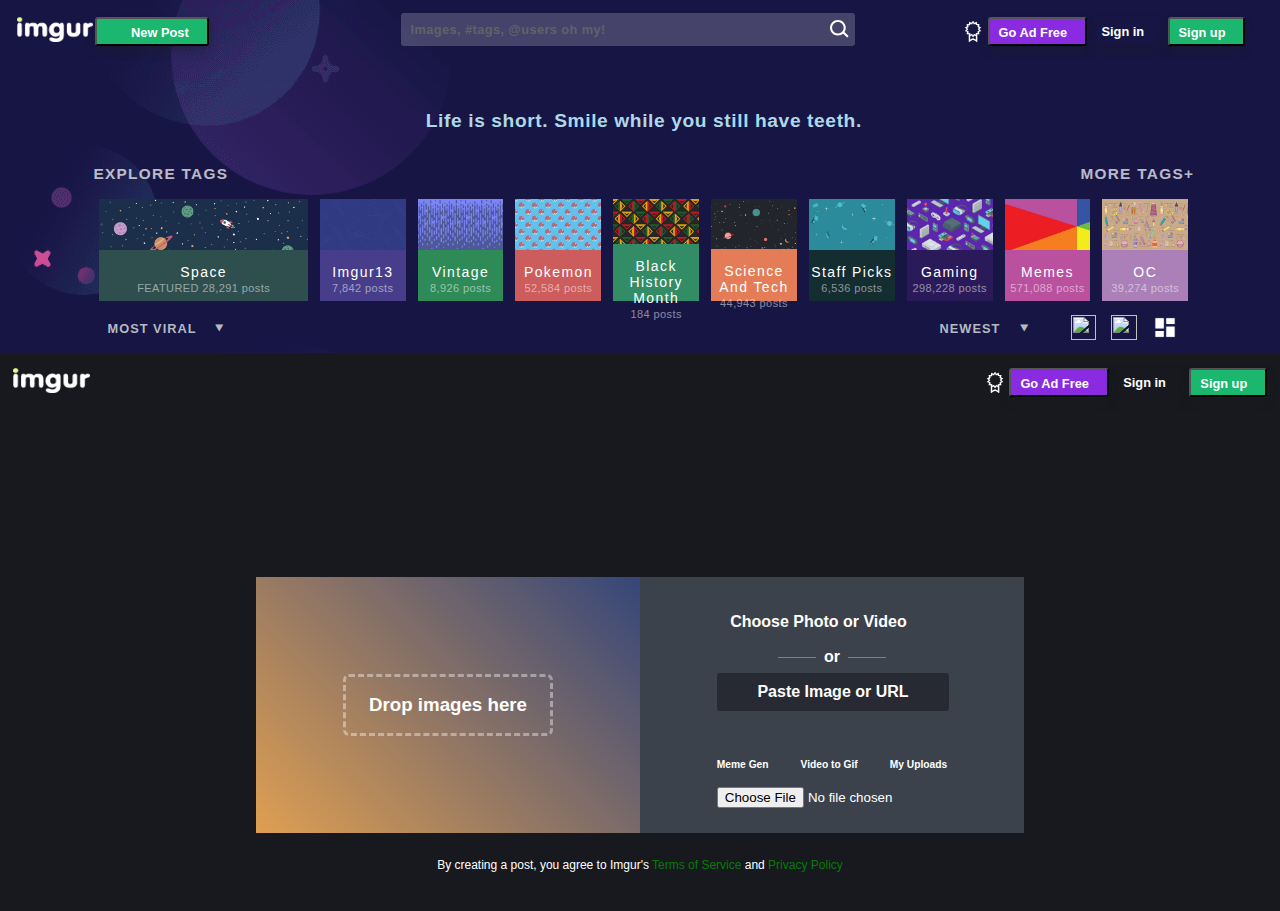
==== index.html @ 7893136e "imgur files" ====
<!DOCTYPE html>
<html lang="en">
  <head>
    <meta charset="UTF-8" />
    <meta http-equiv="X-UA-Compatible" content="IE=edge" />
    <meta name="viewport" content="width=device-width, initial-scale=1.0" />
    <meta name="referrer" content="no-referrer" />
    <title>imgur</title>
    <script
      defer
      src="https://use.fontawesome.com/releases/v5.0.7/js/all.js"
    ></script>
    <script
      src="https://kit.fontawesome.com/0e3d6c2c8d.js"
      crossorigin="anonymous"
    ></script>
    <link rel="preconnect" href="https://fonts.gstatic.com" />
    <link rel="stylesheet" href="styles.css" />
  </head>
  <body>
    <div id="topDiv">
      <div id="nav_div">
        <div id="nav_div_left">
          <img class="site_logo" src="images/imgurLogo.png" alt="" />
          <button class="btn new_post" id="createNewPost">
            <img
              src="https://s.imgur.com/desktop-assets/desktop-assets/icon-new-post.13ab64f9f36ad8f25ae3544b350e2ae1.svg"
              alt=""
              class="new_post_img"
            />
            <span class="new_post_logo"> New Post</span>
          </button>
        </div>

        <div id="nav_middle">
          <input
            type="text"
            class="nav_search_box"
            id="queryInputBox"
            placeholder="Images, #tags, @users oh my!"
          />
          <img src="images/searchIcon.svg" alt="" class="nav_searchIcon" />
        </div>

        <div id="nav_div_right">
          <img src="images/certified.png" alt="" class="right_icon" />
          <button class="btn blue_btn">Go Ad Free</button>
          <button class="btn trans_btn">Sign in</button>
          <button class="btn">Sign up</button>
        </div>
      </div>

      <!-- // debouncing data showing div  -->
      <div id="debounce_blank_div"></div>

      <!-- // debouncing data showing div  close -->

      <div id="message_div">
        <h2 class="content_div">
          Life is short. Smile while you still have teeth.
        </h2>
      </div>

      <div id="tag_div">
        <div id="head_tag_div">
          <h2 class="head_tag_div_con">explore tags</h2>

          <h2 class="head_tag_div_con">more tags+</h2>
        </div>

        <div id="tag_div_img"></div>
      </div>
    </div>

    <div id="postsDiv">
      <div id="postNavbar">
        <div class="left_post_nav">
          <h3 class="left_post_nav_header" id="leftSortHeader">
            most viral &nbsp;&nbsp; ⯆
          </h3>
          <ul class="left_post_option" id="left_post_option">
            <li
              class="left_post_item"
              id="mostViral"
              onClick="option_title('most viral')"
            >
              most viral
            </li>
            <li
              class="left_post_item"
              id="userSubmitted"
              onClick="option_title('user submitted')"
            >
              User Submitted
            </li>
            <li
              class="left_post_item"
              id="highestScoring"
              onClick="option_title('highest scoring')"
            >
              Highest Scoring
            </li>
          </ul>
        </div>

        <div class="right_post_nav">
          <div class="right_post_nav_div">
            <h3 class="right_post_nav_head" id="rightSortHeader">
              newest &nbsp;&nbsp; ⯆
            </h3>
            <ul class="right_post_nav_option" id="right_post_nav_option">
              <li
                class="right_post_item"
                id="mostViral"
                onClick="rightPostOption('newest')"
              >
                Newest
              </li>
              <li
                class="right_post_item"
                id="userSubmitted"
                onClick="rightPostOption('popular')"
              >
                popular
              </li>
              <li
                class="right_post_item"
                id="highestScoring"
                onClick="rightPostOption('best')"
              >
                best
              </li>
              <li
                class="right_post_item"
                id="highestScoring"
                onClick="rightPostOption('random')"
              >
                random
              </li>
            </ul>
          </div>

          <img
            class="filter_icon filter_icon--first"
            src="https://s.imgur.com/desktop-assets/desktop-assets/icon-filter.551faed00bcf04e07c9e01a6874bd652.svg"
            alt=""
          />

          <!-- // autoplay toggle  -->
          <img
            id="autoplay"
            style="display: block"
            class="filter_icon"
            src="https://s.imgur.com/desktop-assets/desktop-assets/icon-pause.68f07ce1a7e07bac06d1f2c527d7a9e5.svg"
            alt=""
          />
          <img
            id="autoplayFalse"
            style="display: none"
            class="filter_icon"
            src="https://s.imgur.com/desktop-assets/desktop-assets/icon-play.ee96845e31b168ed3901cb039f60db85.svg"
            alt=""
          />

          <!-- layout toggle  -->
          <img
            id="waterfallDesign"
            style="display: block"
            class="filter_icon"
            src="images/waterfall.png"
            alt=""
          />
          <img
            id="gridDesign"
            class="filter_icon"
            style="display: none"
            src="images/gridDesign.png"
            alt=""
          />
        </div>
      </div>
      <div id="all_data_show"></div>
    </div>

    <script src="index.js"></script>
  </body>
</html>

<script>
  let tagContent = [
    {
      image: "images/tagImg1.png",
      title: "Space",
      content: "FEATURED 28,291 posts",
      divNo: 1,
      colorIs: "darkslategray",
    },
    {
      image: "images/tagImg2.jpg",
      title: "Imgur13",
      content: "7,842 posts",
      divNo: 2,
      colorIs: "darkslateblue",
    },
    {
      image: "images/tagImg3.jpg",
      title: "Vintage",
      content: "8,926 posts",
      divNo: 3,
      colorIs: "seagreen",
    },
    {
      image: "images/tagImg4.jpg",
      title: "Pokemon",
      content: "52,584 posts",
      divNo: 4,
      colorIs: "indianred",
    },
    {
      image: "images/tagImg5.jpg",
      title: "Black History Month",
      content: "184 posts",
      divNo: 5,
      colorIs: "#328d67",
    },
    {
      image: "images/tagImg6.jpg",
      title: "Science And Tech",
      content: "44,943 posts",
      divNo: 6,
      colorIs: "#e47d57",
    },
    {
      image: "images/tagImg7.jpg",
      title: "Staff Picks",
      content: "6,536 posts",
      divNo: 7,
      colorIs: "#132d31",
    },
    {
      image: "images/tagImg8.jpg",
      title: "Gaming",
      content: "298,228 posts",
      divNo: 8,
      colorIs: "#2b1a5a",
    },
    {
      image: "images/tagImg9.jpg",
      title: "Memes",
      content: "571,088 posts",
      divNo: 9,
      colorIs: "#ba519f",
    },
    {
      image: "images/tagImg10.jpg",
      title: "OC",
      content: "39,274 posts",
      divNo: 10,
      colorIs: "#ab80b8",
    },
  ];

  let data = [];

  async function fetchData(url) {
    await fetch(url, {
      method: "GET",
      headers: {
        Authorization: "Client-ID 72ebaa80e0288fb",
      },
    })
      .then(async (response) => {
        const res = await response.json();

        data = res.data;

        showData(data);
      })
      .catch((e) => {
        console.log(e);
      });
  }

  // clientID: 72ebaa80e0288fb
  // clientSecret: a1aba82b2105a9b9634d1e446c1502e6cc41ad33

  let url = "https://api.imgur.com/3/gallery/hot/viral/";
  fetchData(url);

  //show data
  function showData(data) {
    let postDivContainer = document.getElementById("all_data_show");
    postDivContainer.innerHTML = null;

    // grid design starts
    let gridDeisgn = document.getElementById("waterfallDesign").style.display;

    // autoplay start
    let autoPlayIs = document.getElementById("autoplay").style.display;
    console.log("autoPlayIs:", autoPlayIs);

    if (gridDeisgn == "block") {
      postDivContainer.className = "all_data_show__waterfall";
    } else {
      postDivContainer.className = "all_data_show__grid";
    }

    data.forEach((item) => {
      let postBodyDiv = document.createElement("div");

      if (gridDeisgn == "block") {
        postBodyDiv.className = `item`;
      } else {
        postBodyDiv.className = `all_data_show__itemDiv`;
      }

      let postTextDiv = document.createElement("div");
      if (gridDeisgn == "block") {
        postTextDiv.className = `waterfall`;
      } else {
        postTextDiv.className = `all_item_show_grid`;
      }

      //post title div
      let postTitle = document.createElement("h2");
      postTitle.className = `all_item_show_title`;
      postTitle.textContent = item.title;

      // postdata div
      let postDataFlexDiv = document.createElement("div");
      postDataFlexDiv.className = `all_item_show_post`;

      //left side of post data
      let postDataLeftDiv = document.createElement("div");
      postDataLeftDiv.className = `all_item_show_postcontent`;
      let leftPostData = document.createElement("span");
      leftPostData.innerHTML = `⬆ ${item.score} ⬇`;

      //middle data div
      let middleData = document.createElement("h3");
      middleData.className = `all_item_show`;
      middleData.textContent = `🗨 ${item.comment_count}`;

      //right Data
      let rightData = document.createElement("h3");
      rightData.className = `all_item_show`;
      rightData.textContent = `👁 ${item.views}`;

      postDataLeftDiv.append(leftPostData);

      // append in postdata div
      postDataFlexDiv.append(postDataLeftDiv, middleData, rightData);

      // post text content div
      postTextDiv.append(postTitle, postDataFlexDiv);

      postBodyDiv.append(postTextDiv);

      if (item.images) {
        let extension = item.images[0].link.split(".")[3];

        if (extension == "mp4") {
          let video = document.createElement("video");
          video.src = item.images[0].link;

          if (autoPlayIs == "block") {
            video.autoplay = true;
          } else {
            video.autoplay = false;
          }

          video.muted = true;

          if (gridDeisgn == "block") {
            video.className = `waterfall_img`;
          } else {
            video.className = `all_item_show_img_grid`;
          }

          postBodyDiv.append(video);
        } else {
          let img = document.createElement("img");
          if (gridDeisgn == "block") {
            img.className = `waterfall_img`;
          } else {
            img.className = `all_item_show_img_grid`;
          }
          img.src = item.images[0].link;
          img.alt = "imgur";
          postBodyDiv.append(img);
        }

        postDivContainer.append(postBodyDiv);
      }
    });
  }

  // tag show div
  tagContent.forEach((item) => {
    let tagDivContainer = document.getElementById("tag_div_img");

    let commonTagDiv = document.createElement("div");
    commonTagDiv.addEventListener("mouseover", () => {
      commonTagDiv.style.margin = "-6px 6px 0";
    });
    commonTagDiv.addEventListener("mouseout", () => {
      commonTagDiv.style.margin = "6px 6px 0";
    });

    commonTagDiv.className = `common_tag tag_div_img--tag${item.divNo}Div`;

    let tagImageDiv = document.createElement("div");
    tagImageDiv.className = `tag_image_div tag_image_div--tag${item.divNo}`;
    tagImageDiv.style.backgroundImage = `url(${item.image})`;

    let tagContentDiv = document.createElement("div");
    tagContentDiv.className = `tag_image_div_com tag_image_div_com--tag${item.divNo}`;
    tagContentDiv.style.backgroundColor = item.colorIs;

    let tagContent1 = document.createElement("p");
    tagContent1.className = `tag_image_div1`;
    tagContent1.textContent = item.title;

    let tagContent2 = document.createElement("p");
    tagContent2.className = `tag_image_div2`;
    tagContent2.textContent = item.content;

    tagContentDiv.append(tagContent1, tagContent2);

    commonTagDiv.append(tagImageDiv, tagContentDiv);

    tagDivContainer.append(commonTagDiv);
  });

  // on scroll style

  let topDiv = document.getElementById("topDiv");
  window.onscroll = () => {
    let windowScrollY = window.scrollY;
    if (windowScrollY > 312) {
      document.getElementById("nav_div").style.position = "relative";
      document.getElementById("postNavbar").style.position = "fixed";
      document.getElementById("postNavbar").style.top = 0;
      document.getElementById("postNavbar").style.backgroundColor = "#2e3035";
      document.getElementById("postNavbar").style.zIndex = 15;
    } else {
      document.getElementById("nav_div").style.position = "fixed";
      document.getElementById("postNavbar").style.position = "relative";
      document.getElementById("postNavbar").style.backgroundColor =
        "transparent";
    }
  };

  // input styling
  //left side
  document
    .getElementById("leftSortHeader")
    .addEventListener("click", function () {
      let val = document.getElementById("left_post_option").style.display;
      document.getElementById("left_post_option").style.display = "block";
      if (val === "block") {
        document.getElementById("left_post_option").style.display = "none";
      }
    });

  function option_title(sortTitle) {
    document.getElementById(
      "leftSortHeader"
    ).textContent = `${sortTitle} \u00A0\u00A0 ⯆`;
    document.getElementById("left_post_option").style.display = "none";

    if (sortTitle === "most viral") {
      let url = "https://api.imgur.com/3/gallery/hot/viral/";
      fetchData(url);
    } else if (sortTitle === "highest scoring") {
      let url = "https://api.imgur.com/3/gallery/top/top/";
      fetchData(url);
    } else if (sortTitle === "user submitted") {
      let url = "https://api.imgur.com/3/gallery/user/rising/";
      fetchData(url);
    }
  }

  //right side
  document
    .getElementById("rightSortHeader")
    .addEventListener("click", function () {
      let val = document.getElementById("right_post_nav_option").style.display;
      document.getElementById("right_post_nav_option").style.display = "block";
      if (val === "block") {
        document.getElementById("right_post_nav_option").style.display = "none";
      }
    });

  function rightPostOption(sortTitle) {
    document.getElementById(
      "rightSortHeader"
    ).textContent = `${sortTitle} \u00A0\u00A0 ⯆`;
    document.getElementById("right_post_nav_option").style.display = "none";

    if (sortTitle === "newest") {
      let url = "https://api.imgur.com/3/gallery/hot/time/";
      fetchData(url);
    } else if (sortTitle === "popular") {
      let url = "https://api.imgur.com/3/gallery/top/viral/";
      fetchData(url);
    } else if (sortTitle === "best") {
      let url = "https://api.imgur.com/3/gallery/top/top/";
      fetchData(url);
    } else {
      let urls = [
        "https://api.imgur.com/3/gallery/hot/time/",
        "https://api.imgur.com/3/gallery/top/viral/",
        "https://api.imgur.com/3/gallery/top/top/",
        "https://api.imgur.com/3/gallery/user/rising/",
      ];

      let num = Math.floor(Math.random() * 4);
      let url = urls[num];
      fetchData(url);
    }
  }

  //debouncing section
  let queryInputBox = document.getElementById("queryInputBox");
  queryInputBox.onchange = debounceData;

  let id;

  function debounceData() {
    clearTimeout(id);
    id = setTimeout(async () => {
      let queryIs = queryInputBox.value;
      let queryUrl = `https://api.imgur.com/3/gallery/search?q=${queryIs}`;

      await fetch(queryUrl, {
        method: "GET",
        headers: {
          Authorization: "Client-ID 72ebaa80e0288fb",
        },
      })
        .then(async (response) => {
          const res = await response.json();

          data = res.data;

          data.splice(9, data.length);
          console.log("data:", data);

          showDebounceData(data);
        })
        .catch((e) => {
          console.log(e);
        });
    }, 1000);
  }

  function showDebounceData(data) {
    let debounceDiv = document.getElementById("debounce_blank_div");
    debounceDiv.style.display = "block";

    data.forEach((item) => {
      let queryResult = document.createElement("p");
      queryResult.className = "queryResultItem";
      queryResult.textContent = item.title;

      queryResult.addEventListener("click", () => {
        window.location.href = item.link;
      });

      let br = document.createElement("br");

      debounceDiv.append(queryResult, br);
    });
  }

  document.getElementById("createNewPost").addEventListener("click", () => {
    window.location.href = "secondPage.html";
  });

  // layout toggle

  document.getElementById("waterfallDesign").addEventListener("click", () => {
    document.getElementById("waterfallDesign").style.display = "none";
    document.getElementById("gridDesign").style.display = "block";
    showData(data);
  });

  document.getElementById("gridDesign").addEventListener("click", () => {
    document.getElementById("waterfallDesign").style.display = "block";
    document.getElementById("gridDesign").style.display = "none";
    showData(data);
  });

  // autoplay toggle

  document.getElementById("autoplay").addEventListener("click", () => {
    document.getElementById("autoplay").style.display = "none";
    document.getElementById("autoplayFalse").style.display = "block";
    showData(data);
  });

  document.getElementById("autoplayFalse").addEventListener("click", () => {
    document.getElementById("autoplay").style.display = "block";
    document.getElementById("autoplayFalse").style.display = "none";
    showData(data);
  });
</script>

<style>
  body {
    padding: 0;
    margin: 0;
    overflow-x: hidden;
    font-family: Proxima Nova ExtraBold, Helvetica Neue, Helvetica, Arial,
      sans-serif;
    background-color: #2e3035;
  }
  #topDiv {
    background-image: url("images/homebg.png");
    width: 98vw;
    height: 25vw;
    padding: 1.3vw;
  }
  #nav_div {
    display: flex;
    justify-content: space-between;
    width: 96vw;
  }
  #nav_div_left {
    display: flex;
    justify-content: space-between;
    width: 15vw;
  }

  .site_logo {
    height: 2vw;
    width: 6vw;
  }
  .new_post {
    display: flex;
    justify-content: space-evenly;
    width: 6vw;
    height: 2vw;
    align-content: center;
    position: relative;
  }
  .new_post_img {
    height: 1.4vw;
    height: 1.4vw;
    position: absolute;
  }
  .new_post_logo {
    color: white;
    margin-left: 2vw;
  }
  .btn {
    text-align: center;
    height: 2.3vw;
    display: inline-block;
    padding: 0.5vw 1.4vw 0.5vw 0.7vw;
    text-transform: none;
    user-select: none;
    touch-action: manipulation;
    border-radius: 3px;
    font-size: 1vw;
    font-weight: 700;
    position: relative;
    width: auto;
    background-color: #1bb76e;
    box-shadow: 0 6px 10px 0 rgb(27 28 30 / 31%);
    color: #fff;
    white-space: nowrap;
    font-family: Proxima Nova ExtraBold, Helvetica Neue, Helvetica, Arial,
      sans-serif;
  }
  #nav_middle {
    width: 35vw;
    height: 2vw;
    display: flex;
    justify-content: space-between;
    position: relative;
    align-items: center;
    margin-left: 6vw;
  }
  .nav_search_box {
    background: hsla(0, 0%, 100%, 0.25);
    border: 1px solid transparent;
    padding: 0.5vw 1.4vw 0.5vw 0.7vw;
    border-radius: 3px;
    width: 100%;
    outline: 0 none;
    opacity: 0.8;
    min-height: 1.4vw;
    font-size: 1vw;
    font-weight: 700;
    letter-spacing: 0.4px;
    color: #fff;
    text-shadow: inherit;
    -webkit-text-fill-color: inherit;
  }
  .nav_search_box:focus {
    opacity: 1;
  }
  .nav_searchIcon {
    height: 1.4vw;
    margin-left: -2vw;
  }
  #nav_div_right {
    display: flex;
    justify-content: space-between;
    width: 22vw;
    align-items: center;
    font-family: Proxima Nova ExtraBold, Helvetica Neue, Helvetica, Arial,
      sans-serif;
  }
  .blue_btn {
    background-color: blueviolet;
  }
  .trans_btn {
    background: transparent;
    border: none;
  }
  .trans_btn:focus {
    outline: none;
  }
  .right_icon {
    height: 1.8vw;
  }

  #debounce_blank_div {
    min-height: 33vw;
    width: 36vw;
    background-color: #53565d;
    margin: 3vw 0 0 30vw;
    position: absolute;
    z-index: 15;
    display: none;
  }
  .queryResultItem {
    color: white;
    font-weight: 500;
    padding: 0.5vw;
    text-decoration: none;
    margin: 0;
  }

  #message_div {
    text-align: center;
    margin-top: 2vw;
  }
  .content_div {
    font-size: 1.5vw;
    letter-spacing: 0.6px;
    color: #aed8ea;
    text-align: center;
    margin-top: 5vw;
    min-height: 2.2vw;
    position: relative;
  }
  #tag_div {
    width: 86vw;
    height: auto;
    margin-left: 6vw;
    text-align: center;
  }
  #head_tag_div {
    height: 3vw;
    display: flex;
    justify-content: space-between;
    align-items: center;
    opacity: 0.7;
    font-size: 0.8vw;
    font-weight: 700;
    line-height: 1;
    letter-spacing: 1.3px;
    text-align: left;
    color: #fff;
    text-transform: uppercase;
    width: 100%;
  }
  #tag_div_img {
    height: 8vw;
    width: 100%;
    display: flex;
    justify-content: space-between;
  }
  .common_tag {
    height: 100%;
    margin: 6px 6px 0;
    display: flex;
    align-items: flex-end;
    flex-direction: column;
    width: 7vw;
    transition: all 1s;
  }
  .common_tag:hover {
    margin: 6px 6px 10px;
  }

  .tag_image_div {
    height: 5vw;
    width: 100%;
    background-size: cover;
  }
  .tag_image_div_com {
    min-height: 50%;
    width: 100%;
    text-align: center;
  }
  .tag_image_div1 {
    font-size: 14px;
    letter-spacing: 1.4px;
    color: #fff;
    text-transform: capitalize;
    word-break: break-word;
  }
  .tag_image_div2 {
    font-size: 11px;
    line-height: 0;
    letter-spacing: 0.4px;
    color: hsla(0, 0%, 100%, 0.5);
    margin-top: -6px;
  }

  /* // customize style  */

  .tag_div_img--tag1Div {
    width: 17vw;
  }

  /* // post body  */

  #postsDiv {
    width: 100vw;
    margin-left: 7vw;
    margin-top: -4vw;
  }

  #postNavbar {
    display: flex;
    justify-content: space-between;
    width: 85%;
    margin-left: -7vw;
    padding: 0 7vw;
  }
  .right_post_nav {
    display: flex;
    width: 20vw;
    justify-content: space-between;
  }
  .left_post_nav,
  .right_post_nav_div {
    display: flex;
    justify-content: space-between;
  }

  .filter_icon {
    height: 2vw;
    width: 2vw;
    margin-top: 1vw;
  }

  .left_post_nav_header,
  .right_post_nav_head {
    text-transform: uppercase;
    color: #b4b9c2;
    cursor: pointer;
    display: block;
    line-height: 2.14;
    letter-spacing: 1px;
    width: auto;
    padding-left: 18px;
    padding-right: 26px;
    text-align: left;
    font-weight: 700;
    border: none;
    font-size: 1vw;
  }
  .left_post_option,
  .right_post_nav_option {
    position: absolute;
    margin-top: 3.5vw;
    height: auto;
    width: 11vw;
    background-color: #53565d;
    z-index: 11;
    border-radius: 10px;
    padding-bottom: 1vw;
  }
  .left_post_item,
  .right_post_item {
    list-style: none;
    text-transform: uppercase;
    color: #ffffff;
    cursor: pointer;
    display: block;
    line-height: 2.14;
    letter-spacing: 1px;
    width: auto;
    text-align: left;
    font-weight: 700;
    border: none;
    font-size: 1vw;
    margin-left: -1.2vw;
  }
  #left_post_option,
  #right_post_nav_option {
    display: none;
  }

  /* // uplaod page  */
  #uploadDiv {
    padding: 1vw;
  }
  .uploadDiv__Navbar {
    display: flex;
    justify-content: space-between;
  }
  .upload_main {
    display: flex;
    height: 20vw;
    width: 60vw;
    margin: auto;
    margin-top: 20vh;
  }
  .upload_div_right {
    background-image: url("https://s.imgur.com/desktop-assets/desktop-assets/observatory.37a3b3e2caf6c28c1acb92bdcf508402.svg"),
      linear-gradient(45deg, #df9f52, #354679);
    height: 20vw;
    width: 30vw;
    background-repeat: no-repeat;
    background-position: bottom left;
    display: flex;
    align-items: center;
  }
  .upload_right {
    background-color: #3c424b;
    height: 20vw;
    width: 30vw;
    color: white;
    font-weight: 700;
    display: flex;
    align-items: center;
  }
  .upload_main__crossImage {
    position: absolute;
    height: 5vw;
    margin: -2vw 0 0 57vw;
  }
  .upload_div_content {
    position: relative;
    justify-content: center;
    display: flex;
    width: 16vw;
    margin: 0 auto;
    height: 4.4vw;
    align-items: center;
    border: 3px dashed hsla(0, 0%, 100%, 0.4);
    border-radius: 6px;
    line-height: 40px;
    color: #fff;
  }
  .upload_div_text {
    display: flex;
    align-items: center;
  }
  .upload_camera {
    height: 3vw;
  }
  .upload_div_con {
    display: flex;
    align-items: center;
    justify-content: center;
  }
  .simpleLine {
    width: 3vw;
    border-bottom: 0.4px solid grey;
    margin: 0 8px;
  }
  .upload_div {
    border-radius: 3px;
    text-align: center;
    background-color: #272a33;
    border: unset;
    outline: unset;
    font-family: Proxima Nova Bold, Helvetica Neue, Helvetica, Arial, sans-serif;
    border: 1px solid rgba(200, 191, 255, 0);
    width: 18vw;
    padding: 0.7vw 0;
  }
  .upload_rightContent {
    min-height: 16vw;
    width: 18vw;
    margin-left: 6vw;
    text-align: center;
    display: flex;
    flex-direction: column;
    justify-content: space-between;
  }
  .upload_div_bottom {
    display: flex;
    justify-content: space-between;
    align-items: center;
    margin-top: 1vw;
  }
  .bottom_right_img {
    height: 2vw;
  }
  .bottom_right_text {
    font-size: 0.8vw;
  }
  .termCondition {
    justify-content: center;
    padding: 12px 0;
    color: #fff;
    font-size: 12px;
    line-height: 17px;
    text-align: center;
  }
  .termCondition span {
    color: rgb(1, 126, 1);
  }

  /* /// waterfall layout */

  .all_data_show__waterfall {
    column-count: 5;
    column-gap: 0;
    width: 88vw;
    margin-top: 4vw;
  }

  .item {
    padding: 2px;
    position: relative;
    counter-increment: count;
    display: flex;
  }

  .waterfall_img {
    display: block;
    width: 100%;
    height: auto;
  }

  .item::after {
    position: absolute;
    display: block;
    top: 2px;
    left: 2px;
    width: 24px;
    height: 24px;
    text-align: center;
    line-height: 24px;
    background-color: #000;
    color: #fff;
  }
  .waterfall {
    z-index: 11;
    position: absolute;
    height: 5vw;
    width: 17.3vw;
    background-color: #53565d;
    text-align: center;
    align-self: flex-end;
  }

  /* grid design  */
  .all_data_show__grid {
    display: grid;
    grid-template-columns: repeat(5, auto);
    grid-auto-columns: max-content;
    position: relative;
    width: 88vw;
    margin-top: 4vw;
  }
  .all_data_show__itemDiv {
    width: 17vw;
    height: 15vw;
    overflow: hidden;
    margin-bottom: 2vw;
    display: flex;
  }
  .all_item_show_img_grid {
    width: 16vw;
    height: 15vw;
    right: 0;
    bottom: 0;
  }

  .all_item_show_grid {
    z-index: 11;
    position: absolute;
    height: 5vw;
    width: 16.1vw;
    background-color: #53565d;
    text-align: center;
    align-self: flex-end;
  }
  .all_item_show_title {
    font-weight: 600;
    line-height: 1.14;
    font-size: 0.9vw;
    color: #fff;
    max-height: 2vw;
    overflow: hidden;
  }
  .all_item_show_post {
    display: flex;
    justify-content: space-between;
    padding: 0 1vw;
    color: white;
    align-items: center;
    margin-top: -1vw;
  }

  .all_item_show {
    font-size: 1vw;
    color: #fff;
    font-weight: 500;
  }
</style>

<!DOCTYPE html>
<html lang="en">
  <head>
    <meta charset="UTF-8" />
    <meta http-equiv="X-UA-Compatible" content="IE=edge" />
    <meta name="viewport" content="width=device-width, initial-scale=1.0" />
    <title>upload image</title>
    <link rel="stylesheet" href="styles.css" />
  </head>
  <body style="background-color: #17191f; background-size: cover">
    <div id="uploadDiv">
      <div class="uploadDiv__Navbar">
        <img class="site_logo" src="images/imgurLogo.png" alt="" />
        <div id="nav_div_right">
          <img src="images/certified.png" alt="" class="right_icon" />
          <button class="btn blue_btn">Go Ad Free</button>
          <button class="btn trans_btn">Sign in</button>
          <button class="btn">Sign up</button>
        </div>
      </div>

      <div class="upload_main">
        <div class="upload_div_right">
          <h3 class="upload_div_content">Drop images here</h3>
        </div>
        <div class="upload_right">
          <div class="upload_rightContent">
            <div class="upload_div_text">
              <img
                class="upload_camera"
                src="https://s.imgur.com/desktop-assets/desktop-assets/icon-photo.1ded6245836b46ed24022036f33a84e8.svg"
                alt=""
              />
              &nbsp;&nbsp; Choose Photo or Video
            </div>

            <div class="upload_div_con">
              <p class="simpleLine"></p>
              or
              <p class="simpleLine"></p>
            </div>
            <div class="upload_div">Paste Image or URL</div>

            <div class="upload_div_bottom">
              <div class="bottom_right">
                <img
                  class="bottom_right_img"
                  src="https://s.imgur.com/desktop-assets/desktop-assets/meme.d410b11bc6ba72ecb8b3992971fba0a8.svg"
                  alt=""
                />
                <p class="bottom_right_text">Meme Gen</p>
              </div>
              <div class="upload_div_bottom__middle">
                <img
                  class="bottom_right_img"
                  src="https://s.imgur.com/desktop-assets/desktop-assets/vid2gif.30286dc6c4e6d0c822073e0228dc3a4f.svg"
                  alt=""
                />
                <p class="bottom_right_text">Video to Gif</p>
              </div>
              <div class="upload_div_bottom__right">
                <img
                  class="bottom_right_img"
                  src="https://s.imgur.com/desktop-assets/desktop-assets/browse.fcd082e3eb7f93767b2b9edb7b3f1c2a.svg"
                  alt=""
                />
                <p class="bottom_right_text">My Uploads</p>
              </div>
            </div>

            <input type="file" name="" id="fileInput" class="fileInput" />
          </div>
        </div>
        <img
          class="upload_main__crossImage"
          src="images/crossIcon.svg"
          alt=""
          onclick="closepage()"
        />
      </div>
      <p class="termCondition">
        By creating a post, you agree to Imgur's
        <span>Terms of Service</span> and <span>Privacy Policy</span>
      </p>
    </div>
  </body>
</html>
<script>
  function closepage() {
    window.location.href = "index.html";
  }

  // create new post

  const file = document.getElementById("fileInput");

  file.addEventListener("change", (el) => {
    const uploadData = new FormData();
    uploadData.append("image", el.target.files[0]);
    fetch("https://api.imgur.com/3/image/", {
      method: "post",
      headers: {
        Authorization: "Client-ID 72ebaa80e0288fb",
      },
      body: uploadData,
    }).then(async (data) => {
      let res = await data.json();
      console.log("res:", res.data.link);
      alert(`Your image is uploaded: get here ${res.data.link}`);
      window.location.href = "/";
    });
  });
</script>
---- styles.css ----
body {
    padding: 0;
    margin: 0;
    overflow-x: hidden;
    font-family: Proxima Nova ExtraBold, Helvetica Neue, Helvetica, Arial,
        sans-serif;
    background-color: #2e3035;
}

#topDiv {
    background-image: url("images/homebg.png");
    width: 98vw;
    height: 25vw;
    padding: 1.3vw;
}

#nav_div {
    display: flex;
    justify-content: space-between;
    width: 96vw;
}

#nav_div_left {
    display: flex;
    justify-content: space-between;
    width: 15vw;
}

.site_logo {
    height: 2vw;
    width: 6vw;
}

.new_post {
    display: flex;
    justify-content: space-evenly;
    width: 6vw;
    height: 2vw;
    align-content: center;
    position: relative;
}

.new_post_img {
    height: 1.4vw;
    height: 1.4vw;
    position: absolute;
}

.new_post_logo {
    color: white;
    margin-left: 2vw;
}

.btn {
    text-align: center;
    height: 2.3vw;
    display: inline-block;
    padding: 0.5vw 1.4vw 0.5vw 0.7vw;
    text-transform: none;
    user-select: none;
    touch-action: manipulation;
    border-radius: 3px;
    font-size: 1vw;
    font-weight: 700;
    position: relative;
    width: auto;
    background-color: #1bb76e;
    box-shadow: 0 6px 10px 0 rgb(27 28 30 / 31%);
    color: #fff;
    white-space: nowrap;
    font-family: Proxima Nova ExtraBold, Helvetica Neue, Helvetica, Arial,
        sans-serif;
}

#nav_middle {
    width: 35vw;
    height: 2vw;
    display: flex;
    justify-content: space-between;
    position: relative;
    align-items: center;
    margin-left: 6vw;
}

.nav_search_box {
    background: hsla(0, 0%, 100%, 0.25);
    border: 1px solid transparent;
    padding: 0.5vw 1.4vw 0.5vw 0.7vw;
    border-radius: 3px;
    width: 100%;
    outline: 0 none;
    opacity: 0.8;
    min-height: 1.4vw;
    font-size: 1vw;
    font-weight: 700;
    letter-spacing: 0.4px;
    color: #fff;
    text-shadow: inherit;
    -webkit-text-fill-color: inherit;
}

.nav_search_box:focus {
    opacity: 1;
}

.nav_searchIcon {
    height: 1.4vw;
    margin-left: -2vw;
}

#nav_div_right {
    display: flex;
    justify-content: space-between;
    width: 22vw;
    align-items: center;
    font-family: Proxima Nova ExtraBold, Helvetica Neue, Helvetica, Arial,
        sans-serif;
}

.blue_btn {
    background-color: blueviolet;
}

.trans_btn {
    background: transparent;
    border: none;
}

.trans_btn:focus {
    outline: none;
}

.right_icon {
    height: 1.8vw;
}

#debounce_blank_div {
    min-height: 33vw;
    width: 36vw;
    background-color: #53565d;
    margin: 3vw 0 0 30vw;
    position: absolute;
    z-index: 15;
    display: none;
}

.queryResultItem {
    color: white;
    font-weight: 500;
    padding: 0.5vw;
    text-decoration: none;
    margin: 0;
}

#message_div {
    text-align: center;
    margin-top: 2vw;
}

.content_div {
    font-size: 1.5vw;
    letter-spacing: 0.6px;
    color: #aed8ea;
    text-align: center;
    margin-top: 5vw;
    min-height: 2.2vw;
    position: relative;
}

#tag_div {
    width: 86vw;
    height: auto;
    margin-left: 6vw;
    text-align: center;
}

#head_tag_div {
    height: 3vw;
    display: flex;
    justify-content: space-between;
    align-items: center;
    opacity: 0.7;
    font-size: 0.8vw;
    font-weight: 700;
    line-height: 1;
    letter-spacing: 1.3px;
    text-align: left;
    color: #fff;
    text-transform: uppercase;
    width: 100%;
}

#tag_div_img {
    height: 8vw;
    width: 100%;
    display: flex;
    justify-content: space-between;
}

.common_tag {
    height: 100%;
    margin: 6px 6px 0;
    display: flex;
    align-items: flex-end;
    flex-direction: column;
    width: 7vw;
    transition: all 1s;
}

.common_tag:hover {
    margin: 6px 6px 10px;
}

.tag_image_div {
    height: 5vw;
    width: 100%;
    background-size: cover;
}

.tag_image_div_com {
    min-height: 50%;
    width: 100%;
    text-align: center;
}

.tag_image_div1 {
    font-size: 14px;
    letter-spacing: 1.4px;
    color: #fff;
    text-transform: capitalize;
    word-break: break-word;
}

.tag_image_div2 {
    font-size: 11px;
    line-height: 0;
    letter-spacing: 0.4px;
    color: hsla(0, 0%, 100%, 0.5);
    margin-top: -6px;
}

/* // customize style  */

.tag_div_img--tag1Div {
    width: 17vw;
}

/* // post body  */

#postsDiv {
    width: 100vw;
    margin-left: 7vw;
    margin-top: -4vw;
}

#postNavbar {
    display: flex;
    justify-content: space-between;
    width: 85%;
    margin-left: -7vw;
    padding: 0 7vw;
}

.right_post_nav {
    display: flex;
    width: 20vw;
    justify-content: space-between;
}

.left_post_nav,
.right_post_nav_div {
    display: flex;
    justify-content: space-between;
}

.filter_icon {
    height: 2vw;
    width: 2vw;
    margin-top: 1vw;
}

.left_post_nav_header,
.right_post_nav_head {
    text-transform: uppercase;
    color: #b4b9c2;
    cursor: pointer;
    display: block;
    line-height: 2.14;
    letter-spacing: 1px;
    width: auto;
    padding-left: 18px;
    padding-right: 26px;
    text-align: left;
    font-weight: 700;
    border: none;
    font-size: 1vw;
}

.left_post_option,
.right_post_nav_option {
    position: absolute;
    margin-top: 3.5vw;
    height: auto;
    width: 11vw;
    background-color: #53565d;
    z-index: 11;
    border-radius: 10px;
    padding-bottom: 1vw;
}

.left_post_item,
.right_post_item {
    list-style: none;
    text-transform: uppercase;
    color: #ffffff;
    cursor: pointer;
    display: block;
    line-height: 2.14;
    letter-spacing: 1px;
    width: auto;
    text-align: left;
    font-weight: 700;
    border: none;
    font-size: 1vw;
    margin-left: -1.2vw;
}

#left_post_option,
#right_post_nav_option {
    display: none;
}

/* // uplaod page  */
#uploadDiv {
    padding: 1vw;
}

.uploadDiv__Navbar {
    display: flex;
    justify-content: space-between;
}

.upload_main {
    display: flex;
    height: 20vw;
    width: 60vw;
    margin: auto;
    margin-top: 20vh;
}

.upload_div_right {
    background-image: url("https://s.imgur.com/desktop-assets/desktop-assets/observatory.37a3b3e2caf6c28c1acb92bdcf508402.svg"),
        linear-gradient(45deg, #df9f52, #354679);
    height: 20vw;
    width: 30vw;
    background-repeat: no-repeat;
    background-position: bottom left;
    display: flex;
    align-items: center;
}

.upload_right {
    background-color: #3c424b;
    height: 20vw;
    width: 30vw;
    color: white;
    font-weight: 700;
    display: flex;
    align-items: center;
}

.upload_main__crossImage {
    position: absolute;
    height: 5vw;
    margin: -2vw 0 0 57vw;
}

.upload_div_content {
    position: relative;
    justify-content: center;
    display: flex;
    width: 16vw;
    margin: 0 auto;
    height: 4.4vw;
    align-items: center;
    border: 3px dashed hsla(0, 0%, 100%, 0.4);
    border-radius: 6px;
    line-height: 40px;
    color: #fff;
}

.upload_div_text {
    display: flex;
    align-items: center;
}

.upload_camera {
    height: 3vw;
}

.upload_div_con {
    display: flex;
    align-items: center;
    justify-content: center;
}

.simpleLine {
    width: 3vw;
    border-bottom: 0.4px solid grey;
    margin: 0 8px;
}

.upload_div {
    border-radius: 3px;
    text-align: center;
    background-color: #272a33;
    border: unset;
    outline: unset;
    font-family: Proxima Nova Bold, Helvetica Neue, Helvetica, Arial, sans-serif;
    border: 1px solid rgba(200, 191, 255, 0);
    width: 18vw;
    padding: 0.7vw 0;
}

.upload_rightContent {
    min-height: 16vw;
    width: 18vw;
    margin-left: 6vw;
    text-align: center;
    display: flex;
    flex-direction: column;
    justify-content: space-between;
}

.upload_div_bottom {
    display: flex;
    justify-content: space-between;
    align-items: center;
    margin-top: 1vw;
}

.bottom_right_img {
    height: 2vw;
}

.bottom_right_text {
    font-size: 0.8vw;
}

.termCondition {
    justify-content: center;
    padding: 12px 0;
    color: #fff;
    font-size: 12px;
    line-height: 17px;
    text-align: center;
}

.termCondition span {
    color: rgb(1, 126, 1);
}

/* /// waterfall layout */

.all_data_show__waterfall {
    column-count: 5;
    column-gap: 0;
    width: 88vw;
    margin-top: 4vw;
}

.item {
    padding: 2px;
    position: relative;
    counter-increment: count;
    display: flex;
}

.waterfall_img {
    display: block;
    width: 100%;
    height: auto;
}

.item::after {
    position: absolute;
    display: block;
    top: 2px;
    left: 2px;
    width: 24px;
    height: 24px;
    text-align: center;
    line-height: 24px;
    background-color: #000;
    color: #fff;
}

.waterfall {
    z-index: 11;
    position: absolute;
    height: 5vw;
    width: 17.3vw;
    background-color: #53565d;
    text-align: center;
    align-self: flex-end;
}

/* grid design  */
.all_data_show__grid {
    display: grid;
    grid-template-columns: repeat(5, auto);
    grid-auto-columns: max-content;
    position: relative;
    width: 88vw;
    margin-top: 4vw;
}

.all_data_show__itemDiv {
    width: 17vw;
    height: 15vw;
    overflow: hidden;
    margin-bottom: 2vw;
    display: flex;
}

.all_item_show_img_grid {
    width: 16vw;
    height: 15vw;
    right: 0;
    bottom: 0;
}

.all_item_show_grid {
    z-index: 11;
    position: absolute;
    height: 5vw;
    width: 16.1vw;
    background-color: #53565d;
    text-align: center;
    align-self: flex-end;
}

.all_item_show_title {
    font-weight: 600;
    line-height: 1.14;
    font-size: 0.9vw;
    color: #fff;
    max-height: 2vw;
    overflow: hidden;
}

.all_item_show_post {
    display: flex;
    justify-content: space-between;
    padding: 0 1vw;
    color: white;
    align-items: center;
    margin-top: -1vw;
}

.all_item_show {
    font-size: 1vw;
    color: #fff;
    font-weight: 500;
}
---- styles.css ----
body {
    padding: 0;
    margin: 0;
    overflow-x: hidden;
    font-family: Proxima Nova ExtraBold, Helvetica Neue, Helvetica, Arial,
        sans-serif;
    background-color: #2e3035;
}

#topDiv {
    background-image: url("images/homebg.png");
    width: 98vw;
    height: 25vw;
    padding: 1.3vw;
}

#nav_div {
    display: flex;
    justify-content: space-between;
    width: 96vw;
}

#nav_div_left {
    display: flex;
    justify-content: space-between;
    width: 15vw;
}

.site_logo {
    height: 2vw;
    width: 6vw;
}

.new_post {
    display: flex;
    justify-content: space-evenly;
    width: 6vw;
    height: 2vw;
    align-content: center;
    position: relative;
}

.new_post_img {
    height: 1.4vw;
    height: 1.4vw;
    position: absolute;
}

.new_post_logo {
    color: white;
    margin-left: 2vw;
}

.btn {
    text-align: center;
    height: 2.3vw;
    display: inline-block;
    padding: 0.5vw 1.4vw 0.5vw 0.7vw;
    text-transform: none;
    user-select: none;
    touch-action: manipulation;
    border-radius: 3px;
    font-size: 1vw;
    font-weight: 700;
    position: relative;
    width: auto;
    background-color: #1bb76e;
    box-shadow: 0 6px 10px 0 rgb(27 28 30 / 31%);
    color: #fff;
    white-space: nowrap;
    font-family: Proxima Nova ExtraBold, Helvetica Neue, Helvetica, Arial,
        sans-serif;
}

#nav_middle {
    width: 35vw;
    height: 2vw;
    display: flex;
    justify-content: space-between;
    position: relative;
    align-items: center;
    margin-left: 6vw;
}

.nav_search_box {
    background: hsla(0, 0%, 100%, 0.25);
    border: 1px solid transparent;
    padding: 0.5vw 1.4vw 0.5vw 0.7vw;
    border-radius: 3px;
    width: 100%;
    outline: 0 none;
    opacity: 0.8;
    min-height: 1.4vw;
    font-size: 1vw;
    font-weight: 700;
    letter-spacing: 0.4px;
    color: #fff;
    text-shadow: inherit;
    -webkit-text-fill-color: inherit;
}

.nav_search_box:focus {
    opacity: 1;
}

.nav_searchIcon {
    height: 1.4vw;
    margin-left: -2vw;
}

#nav_div_right {
    display: flex;
    justify-content: space-between;
    width: 22vw;
    align-items: center;
    font-family: Proxima Nova ExtraBold, Helvetica Neue, Helvetica, Arial,
        sans-serif;
}

.blue_btn {
    background-color: blueviolet;
}

.trans_btn {
    background: transparent;
    border: none;
}

.trans_btn:focus {
    outline: none;
}

.right_icon {
    height: 1.8vw;
}

#debounce_blank_div {
    min-height: 33vw;
    width: 36vw;
    background-color: #53565d;
    margin: 3vw 0 0 30vw;
    position: absolute;
    z-index: 15;
    display: none;
}

.queryResultItem {
    color: white;
    font-weight: 500;
    padding: 0.5vw;
    text-decoration: none;
    margin: 0;
}

#message_div {
    text-align: center;
    margin-top: 2vw;
}

.content_div {
    font-size: 1.5vw;
    letter-spacing: 0.6px;
    color: #aed8ea;
    text-align: center;
    margin-top: 5vw;
    min-height: 2.2vw;
    position: relative;
}

#tag_div {
    width: 86vw;
    height: auto;
    margin-left: 6vw;
    text-align: center;
}

#head_tag_div {
    height: 3vw;
    display: flex;
    justify-content: space-between;
    align-items: center;
    opacity: 0.7;
    font-size: 0.8vw;
    font-weight: 700;
    line-height: 1;
    letter-spacing: 1.3px;
    text-align: left;
    color: #fff;
    text-transform: uppercase;
    width: 100%;
}

#tag_div_img {
    height: 8vw;
    width: 100%;
    display: flex;
    justify-content: space-between;
}

.common_tag {
    height: 100%;
    margin: 6px 6px 0;
    display: flex;
    align-items: flex-end;
    flex-direction: column;
    width: 7vw;
    transition: all 1s;
}

.common_tag:hover {
    margin: 6px 6px 10px;
}

.tag_image_div {
    height: 5vw;
    width: 100%;
    background-size: cover;
}

.tag_image_div_com {
    min-height: 50%;
    width: 100%;
    text-align: center;
}

.tag_image_div1 {
    font-size: 14px;
    letter-spacing: 1.4px;
    color: #fff;
    text-transform: capitalize;
    word-break: break-word;
}

.tag_image_div2 {
    font-size: 11px;
    line-height: 0;
    letter-spacing: 0.4px;
    color: hsla(0, 0%, 100%, 0.5);
    margin-top: -6px;
}

/* // customize style  */

.tag_div_img--tag1Div {
    width: 17vw;
}

/* // post body  */

#postsDiv {
    width: 100vw;
    margin-left: 7vw;
    margin-top: -4vw;
}

#postNavbar {
    display: flex;
    justify-content: space-between;
    width: 85%;
    margin-left: -7vw;
    padding: 0 7vw;
}

.right_post_nav {
    display: flex;
    width: 20vw;
    justify-content: space-between;
}

.left_post_nav,
.right_post_nav_div {
    display: flex;
    justify-content: space-between;
}

.filter_icon {
    height: 2vw;
    width: 2vw;
    margin-top: 1vw;
}

.left_post_nav_header,
.right_post_nav_head {
    text-transform: uppercase;
    color: #b4b9c2;
    cursor: pointer;
    display: block;
    line-height: 2.14;
    letter-spacing: 1px;
    width: auto;
    padding-left: 18px;
    padding-right: 26px;
    text-align: left;
    font-weight: 700;
    border: none;
    font-size: 1vw;
}

.left_post_option,
.right_post_nav_option {
    position: absolute;
    margin-top: 3.5vw;
    height: auto;
    width: 11vw;
    background-color: #53565d;
    z-index: 11;
    border-radius: 10px;
    padding-bottom: 1vw;
}

.left_post_item,
.right_post_item {
    list-style: none;
    text-transform: uppercase;
    color: #ffffff;
    cursor: pointer;
    display: block;
    line-height: 2.14;
    letter-spacing: 1px;
    width: auto;
    text-align: left;
    font-weight: 700;
    border: none;
    font-size: 1vw;
    margin-left: -1.2vw;
}

#left_post_option,
#right_post_nav_option {
    display: none;
}

/* // uplaod page  */
#uploadDiv {
    padding: 1vw;
}

.uploadDiv__Navbar {
    display: flex;
    justify-content: space-between;
}

.upload_main {
    display: flex;
    height: 20vw;
    width: 60vw;
    margin: auto;
    margin-top: 20vh;
}

.upload_div_right {
    background-image: url("https://s.imgur.com/desktop-assets/desktop-assets/observatory.37a3b3e2caf6c28c1acb92bdcf508402.svg"),
        linear-gradient(45deg, #df9f52, #354679);
    height: 20vw;
    width: 30vw;
    background-repeat: no-repeat;
    background-position: bottom left;
    display: flex;
    align-items: center;
}

.upload_right {
    background-color: #3c424b;
    height: 20vw;
    width: 30vw;
    color: white;
    font-weight: 700;
    display: flex;
    align-items: center;
}

.upload_main__crossImage {
    position: absolute;
    height: 5vw;
    margin: -2vw 0 0 57vw;
}

.upload_div_content {
    position: relative;
    justify-content: center;
    display: flex;
    width: 16vw;
    margin: 0 auto;
    height: 4.4vw;
    align-items: center;
    border: 3px dashed hsla(0, 0%, 100%, 0.4);
    border-radius: 6px;
    line-height: 40px;
    color: #fff;
}

.upload_div_text {
    display: flex;
    align-items: center;
}

.upload_camera {
    height: 3vw;
}

.upload_div_con {
    display: flex;
    align-items: center;
    justify-content: center;
}

.simpleLine {
    width: 3vw;
    border-bottom: 0.4px solid grey;
    margin: 0 8px;
}

.upload_div {
    border-radius: 3px;
    text-align: center;
    background-color: #272a33;
    border: unset;
    outline: unset;
    font-family: Proxima Nova Bold, Helvetica Neue, Helvetica, Arial, sans-serif;
    border: 1px solid rgba(200, 191, 255, 0);
    width: 18vw;
    padding: 0.7vw 0;
}

.upload_rightContent {
    min-height: 16vw;
    width: 18vw;
    margin-left: 6vw;
    text-align: center;
    display: flex;
    flex-direction: column;
    justify-content: space-between;
}

.upload_div_bottom {
    display: flex;
    justify-content: space-between;
    align-items: center;
    margin-top: 1vw;
}

.bottom_right_img {
    height: 2vw;
}

.bottom_right_text {
    font-size: 0.8vw;
}

.termCondition {
    justify-content: center;
    padding: 12px 0;
    color: #fff;
    font-size: 12px;
    line-height: 17px;
    text-align: center;
}

.termCondition span {
    color: rgb(1, 126, 1);
}

/* /// waterfall layout */

.all_data_show__waterfall {
    column-count: 5;
    column-gap: 0;
    width: 88vw;
    margin-top: 4vw;
}

.item {
    padding: 2px;
    position: relative;
    counter-increment: count;
    display: flex;
}

.waterfall_img {
    display: block;
    width: 100%;
    height: auto;
}

.item::after {
    position: absolute;
    display: block;
    top: 2px;
    left: 2px;
    width: 24px;
    height: 24px;
    text-align: center;
    line-height: 24px;
    background-color: #000;
    color: #fff;
}

.waterfall {
    z-index: 11;
    position: absolute;
    height: 5vw;
    width: 17.3vw;
    background-color: #53565d;
    text-align: center;
    align-self: flex-end;
}

/* grid design  */
.all_data_show__grid {
    display: grid;
    grid-template-columns: repeat(5, auto);
    grid-auto-columns: max-content;
    position: relative;
    width: 88vw;
    margin-top: 4vw;
}

.all_data_show__itemDiv {
    width: 17vw;
    height: 15vw;
    overflow: hidden;
    margin-bottom: 2vw;
    display: flex;
}

.all_item_show_img_grid {
    width: 16vw;
    height: 15vw;
    right: 0;
    bottom: 0;
}

.all_item_show_grid {
    z-index: 11;
    position: absolute;
    height: 5vw;
    width: 16.1vw;
    background-color: #53565d;
    text-align: center;
    align-self: flex-end;
}

.all_item_show_title {
    font-weight: 600;
    line-height: 1.14;
    font-size: 0.9vw;
    color: #fff;
    max-height: 2vw;
    overflow: hidden;
}

.all_item_show_post {
    display: flex;
    justify-content: space-between;
    padding: 0 1vw;
    color: white;
    align-items: center;
    margin-top: -1vw;
}

.all_item_show {
    font-size: 1vw;
    color: #fff;
    font-weight: 500;
}
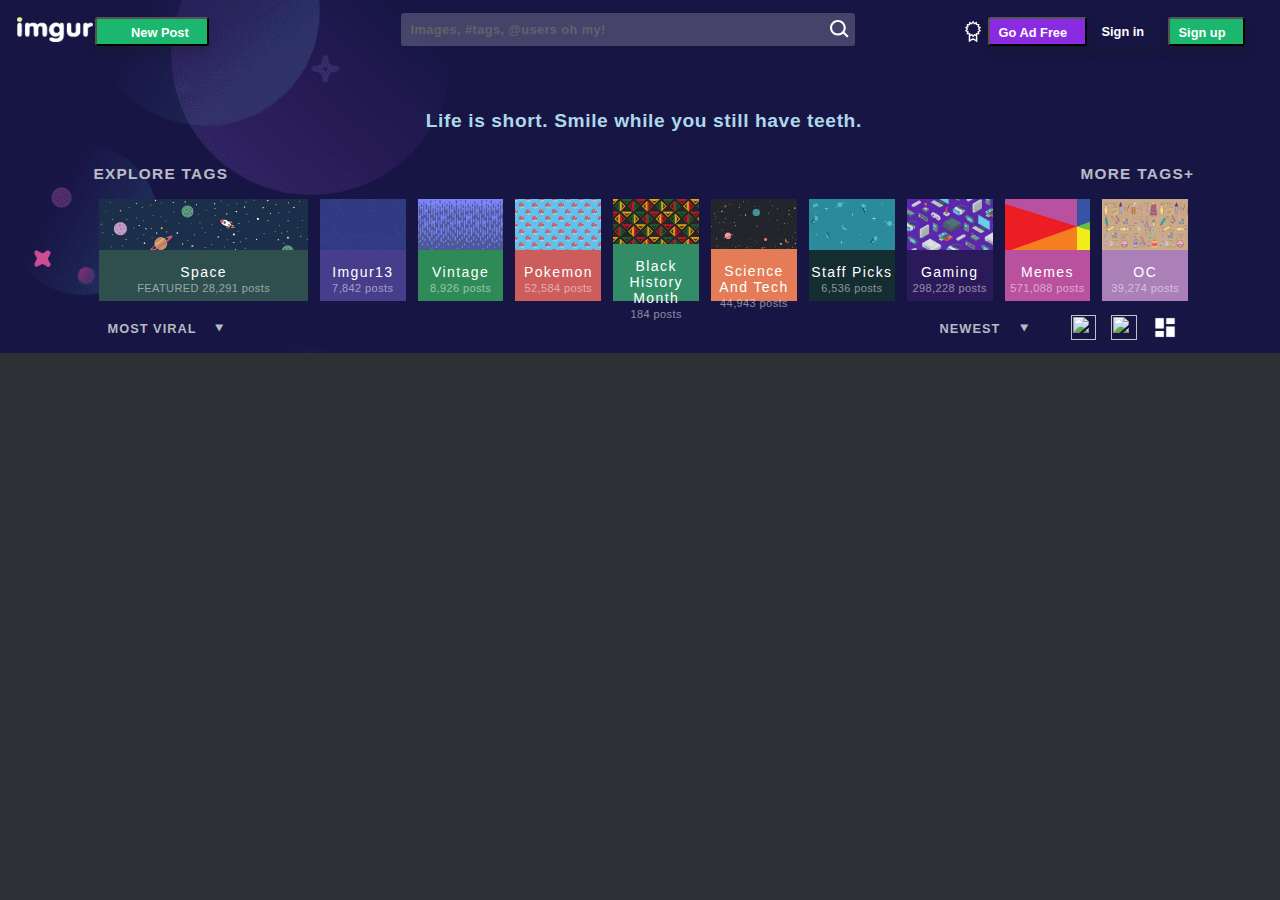
==== commit f7765cfa: "css update" ====
--- a/index.html
+++ b/index.html
@@ -185,1053 +185,3 @@
     <script src="index.js"></script>
   </body>
 </html>
-
-<script>
-  let tagContent = [
-    {
-      image: "images/tagImg1.png",
-      title: "Space",
-      content: "FEATURED 28,291 posts",
-      divNo: 1,
-      colorIs: "darkslategray",
-    },
-    {
-      image: "images/tagImg2.jpg",
-      title: "Imgur13",
-      content: "7,842 posts",
-      divNo: 2,
-      colorIs: "darkslateblue",
-    },
-    {
-      image: "images/tagImg3.jpg",
-      title: "Vintage",
-      content: "8,926 posts",
-      divNo: 3,
-      colorIs: "seagreen",
-    },
-    {
-      image: "images/tagImg4.jpg",
-      title: "Pokemon",
-      content: "52,584 posts",
-      divNo: 4,
-      colorIs: "indianred",
-    },
-    {
-      image: "images/tagImg5.jpg",
-      title: "Black History Month",
-      content: "184 posts",
-      divNo: 5,
-      colorIs: "#328d67",
-    },
-    {
-      image: "images/tagImg6.jpg",
-      title: "Science And Tech",
-      content: "44,943 posts",
-      divNo: 6,
-      colorIs: "#e47d57",
-    },
-    {
-      image: "images/tagImg7.jpg",
-      title: "Staff Picks",
-      content: "6,536 posts",
-      divNo: 7,
-      colorIs: "#132d31",
-    },
-    {
-      image: "images/tagImg8.jpg",
-      title: "Gaming",
-      content: "298,228 posts",
-      divNo: 8,
-      colorIs: "#2b1a5a",
-    },
-    {
-      image: "images/tagImg9.jpg",
-      title: "Memes",
-      content: "571,088 posts",
-      divNo: 9,
-      colorIs: "#ba519f",
-    },
-    {
-      image: "images/tagImg10.jpg",
-      title: "OC",
-      content: "39,274 posts",
-      divNo: 10,
-      colorIs: "#ab80b8",
-    },
-  ];
-
-  let data = [];
-
-  async function fetchData(url) {
-    await fetch(url, {
-      method: "GET",
-      headers: {
-        Authorization: "Client-ID 72ebaa80e0288fb",
-      },
-    })
-      .then(async (response) => {
-        const res = await response.json();
-
-        data = res.data;
-
-        showData(data);
-      })
-      .catch((e) => {
-        console.log(e);
-      });
-  }
-
-  // clientID: 72ebaa80e0288fb
-  // clientSecret: a1aba82b2105a9b9634d1e446c1502e6cc41ad33
-
-  let url = "https://api.imgur.com/3/gallery/hot/viral/";
-  fetchData(url);
-
-  //show data
-  function showData(data) {
-    let postDivContainer = document.getElementById("all_data_show");
-    postDivContainer.innerHTML = null;
-
-    // grid design starts
-    let gridDeisgn = document.getElementById("waterfallDesign").style.display;
-
-    // autoplay start
-    let autoPlayIs = document.getElementById("autoplay").style.display;
-    console.log("autoPlayIs:", autoPlayIs);
-
-    if (gridDeisgn == "block") {
-      postDivContainer.className = "all_data_show__waterfall";
-    } else {
-      postDivContainer.className = "all_data_show__grid";
-    }
-
-    data.forEach((item) => {
-      let postBodyDiv = document.createElement("div");
-
-      if (gridDeisgn == "block") {
-        postBodyDiv.className = `item`;
-      } else {
-        postBodyDiv.className = `all_data_show__itemDiv`;
-      }
-
-      let postTextDiv = document.createElement("div");
-      if (gridDeisgn == "block") {
-        postTextDiv.className = `waterfall`;
-      } else {
-        postTextDiv.className = `all_item_show_grid`;
-      }
-
-      //post title div
-      let postTitle = document.createElement("h2");
-      postTitle.className = `all_item_show_title`;
-      postTitle.textContent = item.title;
-
-      // postdata div
-      let postDataFlexDiv = document.createElement("div");
-      postDataFlexDiv.className = `all_item_show_post`;
-
-      //left side of post data
-      let postDataLeftDiv = document.createElement("div");
-      postDataLeftDiv.className = `all_item_show_postcontent`;
-      let leftPostData = document.createElement("span");
-      leftPostData.innerHTML = `⬆ ${item.score} ⬇`;
-
-      //middle data div
-      let middleData = document.createElement("h3");
-      middleData.className = `all_item_show`;
-      middleData.textContent = `🗨 ${item.comment_count}`;
-
-      //right Data
-      let rightData = document.createElement("h3");
-      rightData.className = `all_item_show`;
-      rightData.textContent = `👁 ${item.views}`;
-
-      postDataLeftDiv.append(leftPostData);
-
-      // append in postdata div
-      postDataFlexDiv.append(postDataLeftDiv, middleData, rightData);
-
-      // post text content div
-      postTextDiv.append(postTitle, postDataFlexDiv);
-
-      postBodyDiv.append(postTextDiv);
-
-      if (item.images) {
-        let extension = item.images[0].link.split(".")[3];
-
-        if (extension == "mp4") {
-          let video = document.createElement("video");
-          video.src = item.images[0].link;
-
-          if (autoPlayIs == "block") {
-            video.autoplay = true;
-          } else {
-            video.autoplay = false;
-          }
-
-          video.muted = true;
-
-          if (gridDeisgn == "block") {
-            video.className = `waterfall_img`;
-          } else {
-            video.className = `all_item_show_img_grid`;
-          }
-
-          postBodyDiv.append(video);
-        } else {
-          let img = document.createElement("img");
-          if (gridDeisgn == "block") {
-            img.className = `waterfall_img`;
-          } else {
-            img.className = `all_item_show_img_grid`;
-          }
-          img.src = item.images[0].link;
-          img.alt = "imgur";
-          postBodyDiv.append(img);
-        }
-
-        postDivContainer.append(postBodyDiv);
-      }
-    });
-  }
-
-  // tag show div
-  tagContent.forEach((item) => {
-    let tagDivContainer = document.getElementById("tag_div_img");
-
-    let commonTagDiv = document.createElement("div");
-    commonTagDiv.addEventListener("mouseover", () => {
-      commonTagDiv.style.margin = "-6px 6px 0";
-    });
-    commonTagDiv.addEventListener("mouseout", () => {
-      commonTagDiv.style.margin = "6px 6px 0";
-    });
-
-    commonTagDiv.className = `common_tag tag_div_img--tag${item.divNo}Div`;
-
-    let tagImageDiv = document.createElement("div");
-    tagImageDiv.className = `tag_image_div tag_image_div--tag${item.divNo}`;
-    tagImageDiv.style.backgroundImage = `url(${item.image})`;
-
-    let tagContentDiv = document.createElement("div");
-    tagContentDiv.className = `tag_image_div_com tag_image_div_com--tag${item.divNo}`;
-    tagContentDiv.style.backgroundColor = item.colorIs;
-
-    let tagContent1 = document.createElement("p");
-    tagContent1.className = `tag_image_div1`;
-    tagContent1.textContent = item.title;
-
-    let tagContent2 = document.createElement("p");
-    tagContent2.className = `tag_image_div2`;
-    tagContent2.textContent = item.content;
-
-    tagContentDiv.append(tagContent1, tagContent2);
-
-    commonTagDiv.append(tagImageDiv, tagContentDiv);
-
-    tagDivContainer.append(commonTagDiv);
-  });
-
-  // on scroll style
-
-  let topDiv = document.getElementById("topDiv");
-  window.onscroll = () => {
-    let windowScrollY = window.scrollY;
-    if (windowScrollY > 312) {
-      document.getElementById("nav_div").style.position = "relative";
-      document.getElementById("postNavbar").style.position = "fixed";
-      document.getElementById("postNavbar").style.top = 0;
-      document.getElementById("postNavbar").style.backgroundColor = "#2e3035";
-      document.getElementById("postNavbar").style.zIndex = 15;
-    } else {
-      document.getElementById("nav_div").style.position = "fixed";
-      document.getElementById("postNavbar").style.position = "relative";
-      document.getElementById("postNavbar").style.backgroundColor =
-        "transparent";
-    }
-  };
-
-  // input styling
-  //left side
-  document
-    .getElementById("leftSortHeader")
-    .addEventListener("click", function () {
-      let val = document.getElementById("left_post_option").style.display;
-      document.getElementById("left_post_option").style.display = "block";
-      if (val === "block") {
-        document.getElementById("left_post_option").style.display = "none";
-      }
-    });
-
-  function option_title(sortTitle) {
-    document.getElementById(
-      "leftSortHeader"
-    ).textContent = `${sortTitle} \u00A0\u00A0 ⯆`;
-    document.getElementById("left_post_option").style.display = "none";
-
-    if (sortTitle === "most viral") {
-      let url = "https://api.imgur.com/3/gallery/hot/viral/";
-      fetchData(url);
-    } else if (sortTitle === "highest scoring") {
-      let url = "https://api.imgur.com/3/gallery/top/top/";
-      fetchData(url);
-    } else if (sortTitle === "user submitted") {
-      let url = "https://api.imgur.com/3/gallery/user/rising/";
-      fetchData(url);
-    }
-  }
-
-  //right side
-  document
-    .getElementById("rightSortHeader")
-    .addEventListener("click", function () {
-      let val = document.getElementById("right_post_nav_option").style.display;
-      document.getElementById("right_post_nav_option").style.display = "block";
-      if (val === "block") {
-        document.getElementById("right_post_nav_option").style.display = "none";
-      }
-    });
-
-  function rightPostOption(sortTitle) {
-    document.getElementById(
-      "rightSortHeader"
-    ).textContent = `${sortTitle} \u00A0\u00A0 ⯆`;
-    document.getElementById("right_post_nav_option").style.display = "none";
-
-    if (sortTitle === "newest") {
-      let url = "https://api.imgur.com/3/gallery/hot/time/";
-      fetchData(url);
-    } else if (sortTitle === "popular") {
-      let url = "https://api.imgur.com/3/gallery/top/viral/";
-      fetchData(url);
-    } else if (sortTitle === "best") {
-      let url = "https://api.imgur.com/3/gallery/top/top/";
-      fetchData(url);
-    } else {
-      let urls = [
-        "https://api.imgur.com/3/gallery/hot/time/",
-        "https://api.imgur.com/3/gallery/top/viral/",
-        "https://api.imgur.com/3/gallery/top/top/",
-        "https://api.imgur.com/3/gallery/user/rising/",
-      ];
-
-      let num = Math.floor(Math.random() * 4);
-      let url = urls[num];
-      fetchData(url);
-    }
-  }
-
-  //debouncing section
-  let queryInputBox = document.getElementById("queryInputBox");
-  queryInputBox.onchange = debounceData;
-
-  let id;
-
-  function debounceData() {
-    clearTimeout(id);
-    id = setTimeout(async () => {
-      let queryIs = queryInputBox.value;
-      let queryUrl = `https://api.imgur.com/3/gallery/search?q=${queryIs}`;
-
-      await fetch(queryUrl, {
-        method: "GET",
-        headers: {
-          Authorization: "Client-ID 72ebaa80e0288fb",
-        },
-      })
-        .then(async (response) => {
-          const res = await response.json();
-
-          data = res.data;
-
-          data.splice(9, data.length);
-          console.log("data:", data);
-
-          showDebounceData(data);
-        })
-        .catch((e) => {
-          console.log(e);
-        });
-    }, 1000);
-  }
-
-  function showDebounceData(data) {
-    let debounceDiv = document.getElementById("debounce_blank_div");
-    debounceDiv.style.display = "block";
-
-    data.forEach((item) => {
-      let queryResult = document.createElement("p");
-      queryResult.className = "queryResultItem";
-      queryResult.textContent = item.title;
-
-      queryResult.addEventListener("click", () => {
-        window.location.href = item.link;
-      });
-
-      let br = document.createElement("br");
-
-      debounceDiv.append(queryResult, br);
-    });
-  }
-
-  document.getElementById("createNewPost").addEventListener("click", () => {
-    window.location.href = "secondPage.html";
-  });
-
-  // layout toggle
-
-  document.getElementById("waterfallDesign").addEventListener("click", () => {
-    document.getElementById("waterfallDesign").style.display = "none";
-    document.getElementById("gridDesign").style.display = "block";
-    showData(data);
-  });
-
-  document.getElementById("gridDesign").addEventListener("click", () => {
-    document.getElementById("waterfallDesign").style.display = "block";
-    document.getElementById("gridDesign").style.display = "none";
-    showData(data);
-  });
-
-  // autoplay toggle
-
-  document.getElementById("autoplay").addEventListener("click", () => {
-    document.getElementById("autoplay").style.display = "none";
-    document.getElementById("autoplayFalse").style.display = "block";
-    showData(data);
-  });
-
-  document.getElementById("autoplayFalse").addEventListener("click", () => {
-    document.getElementById("autoplay").style.display = "block";
-    document.getElementById("autoplayFalse").style.display = "none";
-    showData(data);
-  });
-</script>
-
-<style>
-  body {
-    padding: 0;
-    margin: 0;
-    overflow-x: hidden;
-    font-family: Proxima Nova ExtraBold, Helvetica Neue, Helvetica, Arial,
-      sans-serif;
-    background-color: #2e3035;
-  }
-  #topDiv {
-    background-image: url("images/homebg.png");
-    width: 98vw;
-    height: 25vw;
-    padding: 1.3vw;
-  }
-  #nav_div {
-    display: flex;
-    justify-content: space-between;
-    width: 96vw;
-  }
-  #nav_div_left {
-    display: flex;
-    justify-content: space-between;
-    width: 15vw;
-  }
-
-  .site_logo {
-    height: 2vw;
-    width: 6vw;
-  }
-  .new_post {
-    display: flex;
-    justify-content: space-evenly;
-    width: 6vw;
-    height: 2vw;
-    align-content: center;
-    position: relative;
-  }
-  .new_post_img {
-    height: 1.4vw;
-    height: 1.4vw;
-    position: absolute;
-  }
-  .new_post_logo {
-    color: white;
-    margin-left: 2vw;
-  }
-  .btn {
-    text-align: center;
-    height: 2.3vw;
-    display: inline-block;
-    padding: 0.5vw 1.4vw 0.5vw 0.7vw;
-    text-transform: none;
-    user-select: none;
-    touch-action: manipulation;
-    border-radius: 3px;
-    font-size: 1vw;
-    font-weight: 700;
-    position: relative;
-    width: auto;
-    background-color: #1bb76e;
-    box-shadow: 0 6px 10px 0 rgb(27 28 30 / 31%);
-    color: #fff;
-    white-space: nowrap;
-    font-family: Proxima Nova ExtraBold, Helvetica Neue, Helvetica, Arial,
-      sans-serif;
-  }
-  #nav_middle {
-    width: 35vw;
-    height: 2vw;
-    display: flex;
-    justify-content: space-between;
-    position: relative;
-    align-items: center;
-    margin-left: 6vw;
-  }
-  .nav_search_box {
-    background: hsla(0, 0%, 100%, 0.25);
-    border: 1px solid transparent;
-    padding: 0.5vw 1.4vw 0.5vw 0.7vw;
-    border-radius: 3px;
-    width: 100%;
-    outline: 0 none;
-    opacity: 0.8;
-    min-height: 1.4vw;
-    font-size: 1vw;
-    font-weight: 700;
-    letter-spacing: 0.4px;
-    color: #fff;
-    text-shadow: inherit;
-    -webkit-text-fill-color: inherit;
-  }
-  .nav_search_box:focus {
-    opacity: 1;
-  }
-  .nav_searchIcon {
-    height: 1.4vw;
-    margin-left: -2vw;
-  }
-  #nav_div_right {
-    display: flex;
-    justify-content: space-between;
-    width: 22vw;
-    align-items: center;
-    font-family: Proxima Nova ExtraBold, Helvetica Neue, Helvetica, Arial,
-      sans-serif;
-  }
-  .blue_btn {
-    background-color: blueviolet;
-  }
-  .trans_btn {
-    background: transparent;
-    border: none;
-  }
-  .trans_btn:focus {
-    outline: none;
-  }
-  .right_icon {
-    height: 1.8vw;
-  }
-
-  #debounce_blank_div {
-    min-height: 33vw;
-    width: 36vw;
-    background-color: #53565d;
-    margin: 3vw 0 0 30vw;
-    position: absolute;
-    z-index: 15;
-    display: none;
-  }
-  .queryResultItem {
-    color: white;
-    font-weight: 500;
-    padding: 0.5vw;
-    text-decoration: none;
-    margin: 0;
-  }
-
-  #message_div {
-    text-align: center;
-    margin-top: 2vw;
-  }
-  .content_div {
-    font-size: 1.5vw;
-    letter-spacing: 0.6px;
-    color: #aed8ea;
-    text-align: center;
-    margin-top: 5vw;
-    min-height: 2.2vw;
-    position: relative;
-  }
-  #tag_div {
-    width: 86vw;
-    height: auto;
-    margin-left: 6vw;
-    text-align: center;
-  }
-  #head_tag_div {
-    height: 3vw;
-    display: flex;
-    justify-content: space-between;
-    align-items: center;
-    opacity: 0.7;
-    font-size: 0.8vw;
-    font-weight: 700;
-    line-height: 1;
-    letter-spacing: 1.3px;
-    text-align: left;
-    color: #fff;
-    text-transform: uppercase;
-    width: 100%;
-  }
-  #tag_div_img {
-    height: 8vw;
-    width: 100%;
-    display: flex;
-    justify-content: space-between;
-  }
-  .common_tag {
-    height: 100%;
-    margin: 6px 6px 0;
-    display: flex;
-    align-items: flex-end;
-    flex-direction: column;
-    width: 7vw;
-    transition: all 1s;
-  }
-  .common_tag:hover {
-    margin: 6px 6px 10px;
-  }
-
-  .tag_image_div {
-    height: 5vw;
-    width: 100%;
-    background-size: cover;
-  }
-  .tag_image_div_com {
-    min-height: 50%;
-    width: 100%;
-    text-align: center;
-  }
-  .tag_image_div1 {
-    font-size: 14px;
-    letter-spacing: 1.4px;
-    color: #fff;
-    text-transform: capitalize;
-    word-break: break-word;
-  }
-  .tag_image_div2 {
-    font-size: 11px;
-    line-height: 0;
-    letter-spacing: 0.4px;
-    color: hsla(0, 0%, 100%, 0.5);
-    margin-top: -6px;
-  }
-
-  /* // customize style  */
-
-  .tag_div_img--tag1Div {
-    width: 17vw;
-  }
-
-  /* // post body  */
-
-  #postsDiv {
-    width: 100vw;
-    margin-left: 7vw;
-    margin-top: -4vw;
-  }
-
-  #postNavbar {
-    display: flex;
-    justify-content: space-between;
-    width: 85%;
-    margin-left: -7vw;
-    padding: 0 7vw;
-  }
-  .right_post_nav {
-    display: flex;
-    width: 20vw;
-    justify-content: space-between;
-  }
-  .left_post_nav,
-  .right_post_nav_div {
-    display: flex;
-    justify-content: space-between;
-  }
-
-  .filter_icon {
-    height: 2vw;
-    width: 2vw;
-    margin-top: 1vw;
-  }
-
-  .left_post_nav_header,
-  .right_post_nav_head {
-    text-transform: uppercase;
-    color: #b4b9c2;
-    cursor: pointer;
-    display: block;
-    line-height: 2.14;
-    letter-spacing: 1px;
-    width: auto;
-    padding-left: 18px;
-    padding-right: 26px;
-    text-align: left;
-    font-weight: 700;
-    border: none;
-    font-size: 1vw;
-  }
-  .left_post_option,
-  .right_post_nav_option {
-    position: absolute;
-    margin-top: 3.5vw;
-    height: auto;
-    width: 11vw;
-    background-color: #53565d;
-    z-index: 11;
-    border-radius: 10px;
-    padding-bottom: 1vw;
-  }
-  .left_post_item,
-  .right_post_item {
-    list-style: none;
-    text-transform: uppercase;
-    color: #ffffff;
-    cursor: pointer;
-    display: block;
-    line-height: 2.14;
-    letter-spacing: 1px;
-    width: auto;
-    text-align: left;
-    font-weight: 700;
-    border: none;
-    font-size: 1vw;
-    margin-left: -1.2vw;
-  }
-  #left_post_option,
-  #right_post_nav_option {
-    display: none;
-  }
-
-  /* // uplaod page  */
-  #uploadDiv {
-    padding: 1vw;
-  }
-  .uploadDiv__Navbar {
-    display: flex;
-    justify-content: space-between;
-  }
-  .upload_main {
-    display: flex;
-    height: 20vw;
-    width: 60vw;
-    margin: auto;
-    margin-top: 20vh;
-  }
-  .upload_div_right {
-    background-image: url("https://s.imgur.com/desktop-assets/desktop-assets/observatory.37a3b3e2caf6c28c1acb92bdcf508402.svg"),
-      linear-gradient(45deg, #df9f52, #354679);
-    height: 20vw;
-    width: 30vw;
-    background-repeat: no-repeat;
-    background-position: bottom left;
-    display: flex;
-    align-items: center;
-  }
-  .upload_right {
-    background-color: #3c424b;
-    height: 20vw;
-    width: 30vw;
-    color: white;
-    font-weight: 700;
-    display: flex;
-    align-items: center;
-  }
-  .upload_main__crossImage {
-    position: absolute;
-    height: 5vw;
-    margin: -2vw 0 0 57vw;
-  }
-  .upload_div_content {
-    position: relative;
-    justify-content: center;
-    display: flex;
-    width: 16vw;
-    margin: 0 auto;
-    height: 4.4vw;
-    align-items: center;
-    border: 3px dashed hsla(0, 0%, 100%, 0.4);
-    border-radius: 6px;
-    line-height: 40px;
-    color: #fff;
-  }
-  .upload_div_text {
-    display: flex;
-    align-items: center;
-  }
-  .upload_camera {
-    height: 3vw;
-  }
-  .upload_div_con {
-    display: flex;
-    align-items: center;
-    justify-content: center;
-  }
-  .simpleLine {
-    width: 3vw;
-    border-bottom: 0.4px solid grey;
-    margin: 0 8px;
-  }
-  .upload_div {
-    border-radius: 3px;
-    text-align: center;
-    background-color: #272a33;
-    border: unset;
-    outline: unset;
-    font-family: Proxima Nova Bold, Helvetica Neue, Helvetica, Arial, sans-serif;
-    border: 1px solid rgba(200, 191, 255, 0);
-    width: 18vw;
-    padding: 0.7vw 0;
-  }
-  .upload_rightContent {
-    min-height: 16vw;
-    width: 18vw;
-    margin-left: 6vw;
-    text-align: center;
-    display: flex;
-    flex-direction: column;
-    justify-content: space-between;
-  }
-  .upload_div_bottom {
-    display: flex;
-    justify-content: space-between;
-    align-items: center;
-    margin-top: 1vw;
-  }
-  .bottom_right_img {
-    height: 2vw;
-  }
-  .bottom_right_text {
-    font-size: 0.8vw;
-  }
-  .termCondition {
-    justify-content: center;
-    padding: 12px 0;
-    color: #fff;
-    font-size: 12px;
-    line-height: 17px;
-    text-align: center;
-  }
-  .termCondition span {
-    color: rgb(1, 126, 1);
-  }
-
-  /* /// waterfall layout */
-
-  .all_data_show__waterfall {
-    column-count: 5;
-    column-gap: 0;
-    width: 88vw;
-    margin-top: 4vw;
-  }
-
-  .item {
-    padding: 2px;
-    position: relative;
-    counter-increment: count;
-    display: flex;
-  }
-
-  .waterfall_img {
-    display: block;
-    width: 100%;
-    height: auto;
-  }
-
-  .item::after {
-    position: absolute;
-    display: block;
-    top: 2px;
-    left: 2px;
-    width: 24px;
-    height: 24px;
-    text-align: center;
-    line-height: 24px;
-    background-color: #000;
-    color: #fff;
-  }
-  .waterfall {
-    z-index: 11;
-    position: absolute;
-    height: 5vw;
-    width: 17.3vw;
-    background-color: #53565d;
-    text-align: center;
-    align-self: flex-end;
-  }
-
-  /* grid design  */
-  .all_data_show__grid {
-    display: grid;
-    grid-template-columns: repeat(5, auto);
-    grid-auto-columns: max-content;
-    position: relative;
-    width: 88vw;
-    margin-top: 4vw;
-  }
-  .all_data_show__itemDiv {
-    width: 17vw;
-    height: 15vw;
-    overflow: hidden;
-    margin-bottom: 2vw;
-    display: flex;
-  }
-  .all_item_show_img_grid {
-    width: 16vw;
-    height: 15vw;
-    right: 0;
-    bottom: 0;
-  }
-
-  .all_item_show_grid {
-    z-index: 11;
-    position: absolute;
-    height: 5vw;
-    width: 16.1vw;
-    background-color: #53565d;
-    text-align: center;
-    align-self: flex-end;
-  }
-  .all_item_show_title {
-    font-weight: 600;
-    line-height: 1.14;
-    font-size: 0.9vw;
-    color: #fff;
-    max-height: 2vw;
-    overflow: hidden;
-  }
-  .all_item_show_post {
-    display: flex;
-    justify-content: space-between;
-    padding: 0 1vw;
-    color: white;
-    align-items: center;
-    margin-top: -1vw;
-  }
-
-  .all_item_show {
-    font-size: 1vw;
-    color: #fff;
-    font-weight: 500;
-  }
-</style>
-
-<!DOCTYPE html>
-<html lang="en">
-  <head>
-    <meta charset="UTF-8" />
-    <meta http-equiv="X-UA-Compatible" content="IE=edge" />
-    <meta name="viewport" content="width=device-width, initial-scale=1.0" />
-    <title>upload image</title>
-    <link rel="stylesheet" href="styles.css" />
-  </head>
-  <body style="background-color: #17191f; background-size: cover">
-    <div id="uploadDiv">
-      <div class="uploadDiv__Navbar">
-        <img class="site_logo" src="images/imgurLogo.png" alt="" />
-        <div id="nav_div_right">
-          <img src="images/certified.png" alt="" class="right_icon" />
-          <button class="btn blue_btn">Go Ad Free</button>
-          <button class="btn trans_btn">Sign in</button>
-          <button class="btn">Sign up</button>
-        </div>
-      </div>
-
-      <div class="upload_main">
-        <div class="upload_div_right">
-          <h3 class="upload_div_content">Drop images here</h3>
-        </div>
-        <div class="upload_right">
-          <div class="upload_rightContent">
-            <div class="upload_div_text">
-              <img
-                class="upload_camera"
-                src="https://s.imgur.com/desktop-assets/desktop-assets/icon-photo.1ded6245836b46ed24022036f33a84e8.svg"
-                alt=""
-              />
-              &nbsp;&nbsp; Choose Photo or Video
-            </div>
-
-            <div class="upload_div_con">
-              <p class="simpleLine"></p>
-              or
-              <p class="simpleLine"></p>
-            </div>
-            <div class="upload_div">Paste Image or URL</div>
-
-            <div class="upload_div_bottom">
-              <div class="bottom_right">
-                <img
-                  class="bottom_right_img"
-                  src="https://s.imgur.com/desktop-assets/desktop-assets/meme.d410b11bc6ba72ecb8b3992971fba0a8.svg"
-                  alt=""
-                />
-                <p class="bottom_right_text">Meme Gen</p>
-              </div>
-              <div class="upload_div_bottom__middle">
-                <img
-                  class="bottom_right_img"
-                  src="https://s.imgur.com/desktop-assets/desktop-assets/vid2gif.30286dc6c4e6d0c822073e0228dc3a4f.svg"
-                  alt=""
-                />
-                <p class="bottom_right_text">Video to Gif</p>
-              </div>
-              <div class="upload_div_bottom__right">
-                <img
-                  class="bottom_right_img"
-                  src="https://s.imgur.com/desktop-assets/desktop-assets/browse.fcd082e3eb7f93767b2b9edb7b3f1c2a.svg"
-                  alt=""
-                />
-                <p class="bottom_right_text">My Uploads</p>
-              </div>
-            </div>
-
-            <input type="file" name="" id="fileInput" class="fileInput" />
-          </div>
-        </div>
-        <img
-          class="upload_main__crossImage"
-          src="images/crossIcon.svg"
-          alt=""
-          onclick="closepage()"
-        />
-      </div>
-      <p class="termCondition">
-        By creating a post, you agree to Imgur's
-        <span>Terms of Service</span> and <span>Privacy Policy</span>
-      </p>
-    </div>
-  </body>
-</html>
-<script>
-  function closepage() {
-    window.location.href = "index.html";
-  }
-
-  // create new post
-
-  const file = document.getElementById("fileInput");
-
-  file.addEventListener("change", (el) => {
-    const uploadData = new FormData();
-    uploadData.append("image", el.target.files[0]);
-    fetch("https://api.imgur.com/3/image/", {
-      method: "post",
-      headers: {
-        Authorization: "Client-ID 72ebaa80e0288fb",
-      },
-      body: uploadData,
-    }).then(async (data) => {
-      let res = await data.json();
-      console.log("res:", res.data.link);
-      alert(`Your image is uploaded: get here ${res.data.link}`);
-      window.location.href = "/";
-    });
-  });
-</script>
